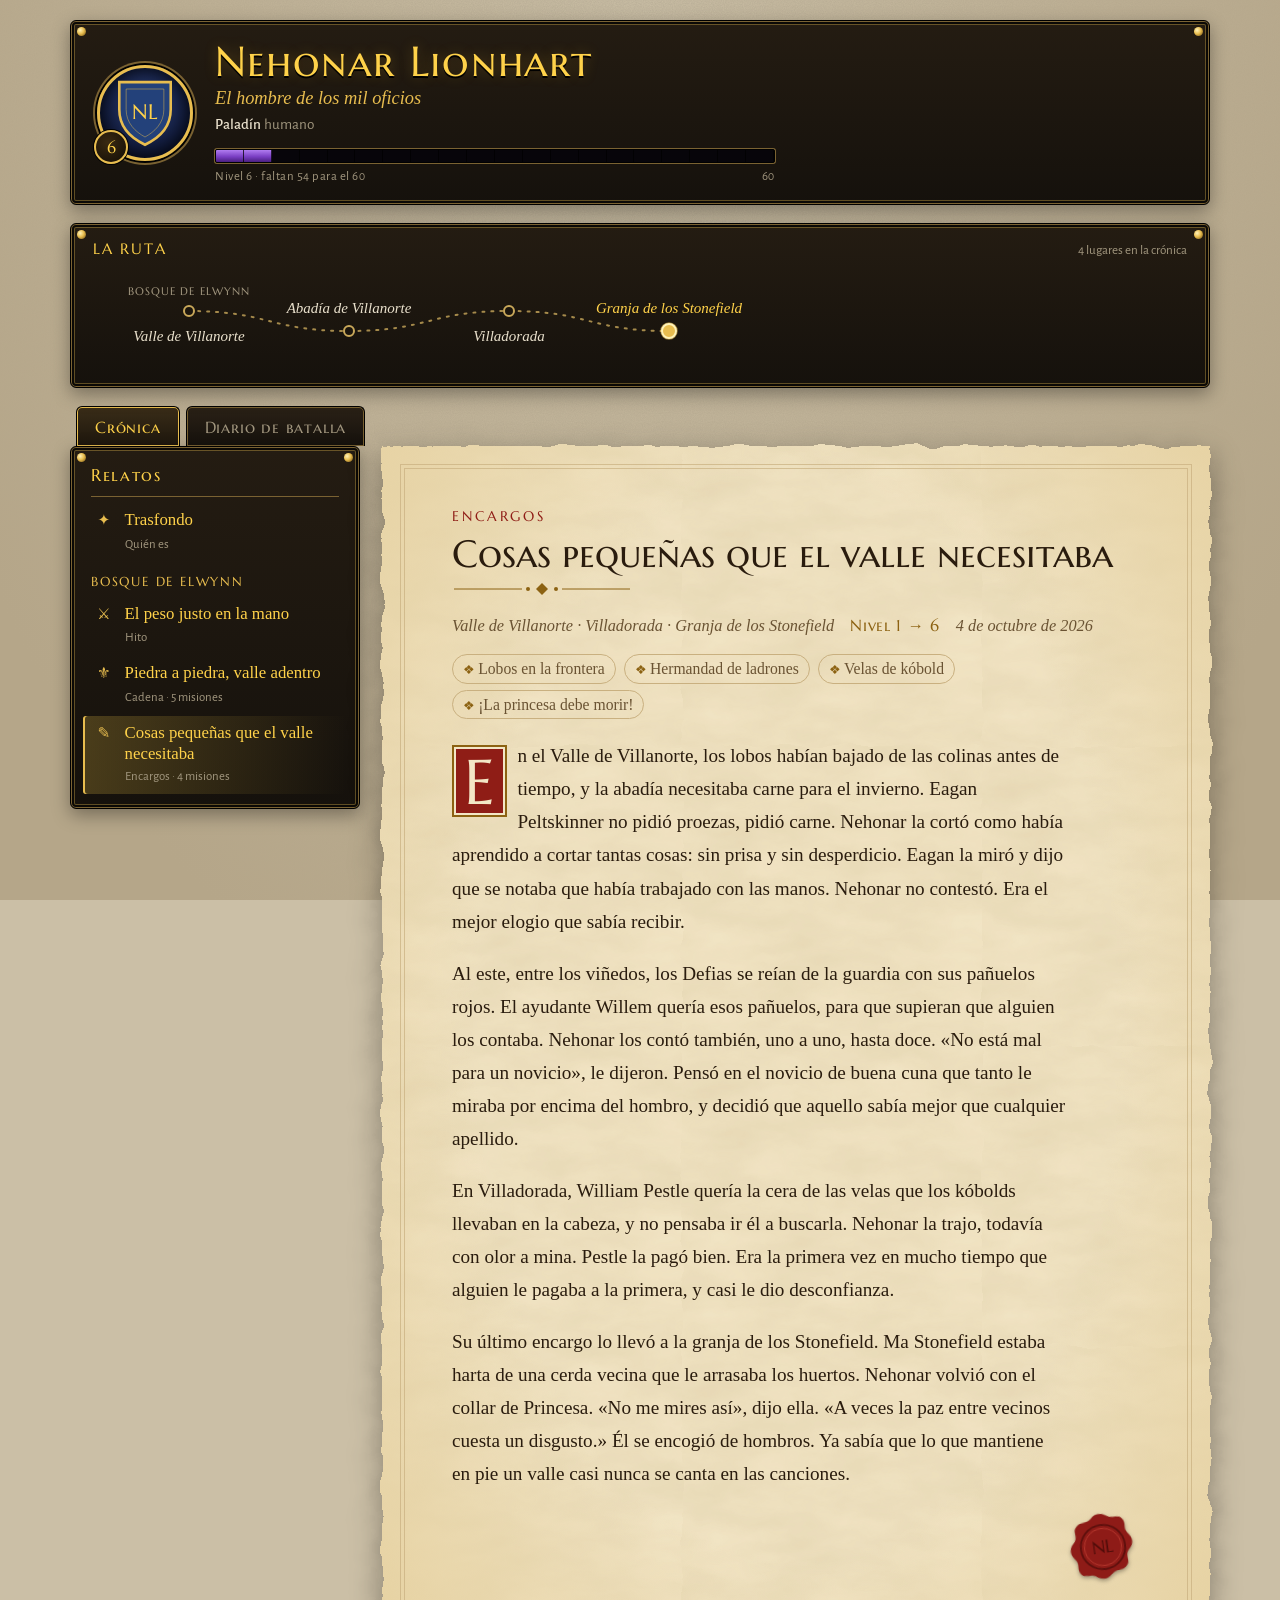
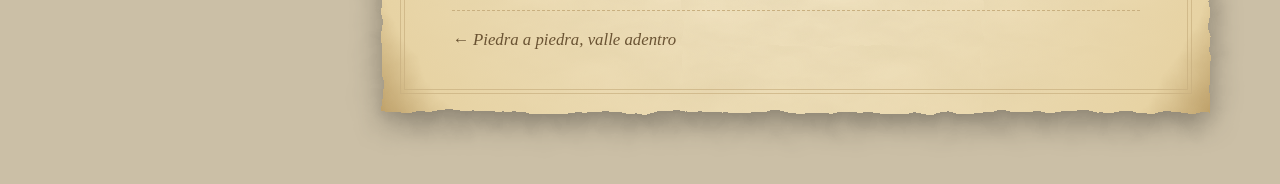
==== docs/index.html @ 412d28ae "Prototipo de Crónica: programa en Go, web y datos de demostración - Lector de SavedVariables, agrupa" ====
<!doctype html>
<html lang="es">
<head>
<meta charset="utf-8">
<meta name="viewport" content="width=device-width, initial-scale=1, viewport-fit=cover">
<title>Crónica de Forever</title>
<meta name="description" content="La historia de mis personajes de WoW: Forever, contada a partir de lo que hago en el juego.">
<link rel="preconnect" href="https://fonts.googleapis.com">
<link rel="preconnect" href="https://fonts.gstatic.com" crossorigin>
<link rel="stylesheet" href="https://fonts.googleapis.com/css2?family=Marcellus+SC&family=IM+Fell+English:ital@0;1&family=Alegreya+Sans:wght@400;500;700&display=swap">
<link rel="stylesheet" href="estilo.css">
</head>
<body>
<svg width="0" height="0" style="position:absolute" aria-hidden="true">
  <filter id="deckle" x="-2%" y="-2%" width="104%" height="104%">
    <feTurbulence type="fractalNoise" baseFrequency="0.035" numOctaves="3" seed="11" result="t"/>
    <feDisplacementMap in="SourceGraphic" in2="t" scale="9" xChannelSelector="R" yChannelSelector="G"/>
  </filter>
</svg>

<div class="wrap">
  <header class="frame hero">
    <div class="portrait">
      <svg viewBox="0 0 72 84" aria-hidden="true">
        <path d="M6 6 H66 V38 C66 60 51 72 36 79 C21 72 6 60 6 38 Z" fill="#23417a" stroke="#e8bd4f" stroke-width="3"/>
        <path d="M14 14 H58 V38 C58 54 47 64 36 70 C25 64 14 54 14 38 Z" fill="none" stroke="#e8bd4f" stroke-width="1" opacity=".55"/>
        <text id="h-initials" x="36" y="49" text-anchor="middle" font-family="Marcellus SC, Georgia, serif" font-size="25" fill="#ffd24a">·</text>
      </svg>
      <span class="lvl-badge" id="h-lvl">–</span>
    </div>
    <div>
      <h1 id="h-name">Crónica de Forever</h1>
      <div class="epithet" id="h-epithet"></div>
      <div class="unit-line" id="h-meta"></div>
      <div class="xp" aria-label="Camino hasta el nivel 60">
        <div class="xp-track"><div class="xp-fill" id="h-xp"></div><div class="xp-ticks"></div></div>
        <div class="xp-label"><span id="h-xp-l">Nivel —</span><span>60</span></div>
      </div>
    </div>
    <div class="hero-side" id="h-side" hidden>
      <label for="pick">PERSONAJE</label>
      <select class="pick" id="pick"></select>
    </div>
  </header>

  <section class="frame route" aria-label="Ruta recorrida">
    <div class="route-head"><span class="route-title">LA RUTA</span><span class="route-hint" id="route-hint"></span></div>
    <div class="route-scroll" id="route"></div>
  </section>

  <div id="banner" class="uierr" role="status" hidden></div>

  <div>
    <div class="tabs" role="tablist">
      <button class="tab" role="tab" id="tab-cronica" aria-selected="true" type="button">Crónica</button>
      <button class="tab" role="tab" id="tab-diario" aria-selected="false" type="button">Diario de batalla</button>
    </div>
    <div class="layout">
      <nav class="frame log" aria-label="Relatos">
        <h2>Relatos</h2>
        <div class="log-list" id="index"></div>
        <div class="log-pending" id="pending" hidden></div>
      </nav>
      <main class="page" id="reader" aria-live="polite"></main>
    </div>
  </div>
</div>

<script src="app.js"></script>
</body>
</html>
---- docs/estilo.css ----
/* Crónica de Forever — el diario de un personaje sobre una mesa de piedra.
   Marcos oscuros de interfaz arriba, mapa de ruta a tinta, registro de relatos
   por zonas a la izquierda y la página de pergamino a la derecha. */
:root {
  --desk: #cbbfa6;
  --desk-2: #b5a689;
  --parch: #f3e6c6;
  --parch-2: #e7d3a4;
  --parch-edge: #a9874c;
  --ink: #2a1c0e;
  --ink-soft: #6a5333;
  --rubric: #8f1d16;
  --gold: #8c6212;
  --line: #c9b080;
  --frame: #15110c;
  --frame-2: #241c12;
  --frame-line: #7a6232;
  --frame-gold: #e8bd4f;
  --frame-title: #ffd24a;
  --frame-text: #e9e0cc;
  --frame-muted: #a2977f;
  --xp: #7a3fc4;
  --xp-2: #b07cf0;
  --tip: #070b1f;
  --q-rare-ink: #0b55b4;  --q-epic-ink: #74239e;  --q-leg-ink: #a84a00;
  --q-rare: #0070dd;      --q-epic: #a335ee;      --q-leg: #ff8000;
  --err: #ff4b3a;
  --font-display: "Marcellus SC", "Trajan Pro", Georgia, serif;
  --font-body: "IM Fell English", "Iowan Old Style", Georgia, serif;
  --font-ui: "Alegreya Sans", "Segoe UI", system-ui, sans-serif;
  color-scheme: light;
}
@media (prefers-color-scheme: dark) {
  :root:not([data-theme="light"]) {
    --desk: #100d0a; --desk-2: #1c1711;
    --parch: #2b2318; --parch-2: #362b1d; --parch-edge: #6b5230;
    --ink: #ecdcb8; --ink-soft: #b9a27a; --rubric: #e0705f; --gold: #e0b14a; --line: #55432a;
    --q-rare-ink: #5aa6ff; --q-epic-ink: #c08af5; --q-leg-ink: #ff9e45;
    color-scheme: dark;
  }
}
:root[data-theme="dark"] {
  --desk: #100d0a; --desk-2: #1c1711;
  --parch: #2b2318; --parch-2: #362b1d; --parch-edge: #6b5230;
  --ink: #ecdcb8; --ink-soft: #b9a27a; --rubric: #e0705f; --gold: #e0b14a; --line: #55432a;
  --q-rare-ink: #5aa6ff; --q-epic-ink: #c08af5; --q-leg-ink: #ff9e45;
  color-scheme: dark;
}

* { box-sizing: border-box; }
[hidden] { display: none !important; }
html { -webkit-text-size-adjust: 100%; }
body {
  margin: 0; color: var(--ink); font-family: var(--font-ui); font-size: 16px; line-height: 1.5;
  background-color: var(--desk);
  background-image:
    radial-gradient(ellipse at 50% 0%, transparent 0%, var(--desk-2) 85%),
    url("data:image/svg+xml;utf8,<svg xmlns='http://www.w3.org/2000/svg' width='240' height='240'><filter id='n'><feTurbulence type='fractalNoise' baseFrequency='0.9' numOctaves='2' stitchTiles='stitch'/><feColorMatrix values='0 0 0 0 0  0 0 0 0 0  0 0 0 0 0  0 0 0 0.09 0'/></filter><rect width='100%' height='100%' filter='url(%23n)'/></svg>");
  background-attachment: fixed;
  min-height: 100vh;
}
.wrap { max-width: 1180px; margin: 0 auto; padding: 20px 20px 72px; display: flex; flex-direction: column; gap: 18px; }

/* ---------- Marcos de interfaz ---------- */
.frame {
  position: relative; background: linear-gradient(180deg, var(--frame-2), var(--frame)); color: var(--frame-text);
  border: 1px solid #000; border-radius: 6px;
  box-shadow: inset 0 0 0 1px var(--frame-line), inset 0 0 0 3px #0b0906, inset 0 0 0 4px rgba(232, 189, 79, .35), 0 6px 18px rgba(0, 0, 0, .35);
}
.frame::before, .frame::after {
  content: ""; position: absolute; width: 9px; height: 9px; border-radius: 50%; top: 6px; left: 6px;
  background: radial-gradient(circle at 35% 35%, #fff2b8, var(--frame-gold) 45%, #6a4a0e 100%);
}
.frame::after { left: auto; right: 6px; }

/* ---------- Cabecera ---------- */
.hero { display: grid; grid-template-columns: auto minmax(0, 1fr) auto; gap: 22px; align-items: center; padding: 18px 26px; }
.portrait {
  width: 96px; height: 96px; border-radius: 50%; position: relative; display: grid; place-items: center;
  background: radial-gradient(circle at 50% 40%, #2c3f78, #0c1430 75%);
  border: 3px solid var(--frame-gold); box-shadow: 0 0 0 2px #000, 0 0 0 4px var(--frame-line), inset 0 0 18px rgba(0,0,0,.8);
}
.portrait svg { width: 62px; height: 72px; }
.lvl-badge {
  position: absolute; bottom: -6px; left: -6px; min-width: 34px; height: 34px; padding: 0 6px; border-radius: 50%;
  display: grid; place-items: center; background: radial-gradient(circle at 40% 35%, #3a2a12, #120c05);
  border: 2px solid var(--frame-gold); box-shadow: 0 0 0 1px #000;
  color: var(--frame-title); font-family: var(--font-display); font-size: 1rem; font-variant-numeric: tabular-nums;
}
.hero h1 { margin: 0; font-family: var(--font-display); font-weight: 400; font-size: clamp(1.7rem, 4vw, 2.6rem); color: var(--frame-title); letter-spacing: .03em; line-height: 1.1; text-shadow: 0 2px 0 #000, 0 0 14px rgba(255, 190, 40, .25); text-wrap: balance; }
.epithet { font-family: var(--font-body); font-style: italic; color: var(--frame-gold); font-size: 1.15rem; }
.unit-line { color: var(--frame-muted); font-size: .95rem; margin-top: 2px; }
.unit-line b { color: var(--frame-text); font-weight: 500; }
.xp { margin-top: 12px; max-width: 560px; }
.xp-track { position: relative; height: 14px; border-radius: 2px; overflow: hidden; background: #07050a; border: 1px solid #000; box-shadow: 0 0 0 1px var(--frame-line); }
.xp-fill { position: absolute; inset: 0 auto 0 0; width: 0%; background: linear-gradient(180deg, var(--xp-2), var(--xp) 55%, #4a1f80); transition: width .8s ease; }
.xp-ticks { position: absolute; inset: 0; background: repeating-linear-gradient(90deg, transparent 0 calc(5% - 1px), rgba(0,0,0,.75) calc(5% - 1px) 5%); }
.xp-label { display: flex; justify-content: space-between; margin-top: 4px; font-size: .8rem; color: var(--frame-muted); font-variant-numeric: tabular-nums; letter-spacing: .04em; }
.hero-side { display: flex; flex-direction: column; gap: 10px; align-items: stretch; min-width: 190px; }
.hero-side label { font-size: .78rem; color: var(--frame-muted); letter-spacing: .08em; }
select.pick {
  font: inherit; font-family: var(--font-display); color: var(--frame-title); background: #0d0a06;
  border: 1px solid var(--frame-line); border-radius: 4px; padding: 8px 10px; min-height: 40px; width: 100%;
}

/* ---------- Pestañas ---------- */
.tabs { display: flex; gap: 6px; padding: 0 6px; }
.tab {
  font-family: var(--font-display); font-size: 1rem; letter-spacing: .05em; cursor: pointer;
  padding: 9px 18px 8px; min-height: 40px; border-radius: 6px 6px 0 0; border: 1px solid #000; border-bottom: none;
  background: linear-gradient(180deg, #2a2116, #15110c); color: var(--frame-muted);
  box-shadow: inset 0 0 0 1px var(--frame-line);
}
.tab[aria-selected="true"] { color: var(--frame-title); background: linear-gradient(180deg, #3a2d18, #1d160d); box-shadow: inset 0 0 0 1px var(--frame-gold); }
.tab:hover { color: var(--frame-text); }
button:focus-visible, select:focus-visible, a:focus-visible, .loot li:focus-visible { outline: 2px solid var(--frame-title); outline-offset: 2px; }

/* ---------- Mapa de ruta ---------- */
.route { padding: 14px 22px 10px; }
.route-head { display: flex; justify-content: space-between; align-items: baseline; gap: 12px; }
.route-title { font-family: var(--font-display); color: var(--frame-title); font-size: .95rem; letter-spacing: .12em; }
.route-hint { color: var(--frame-muted); font-size: .82rem; }
.route-scroll { overflow-x: auto; margin-top: 4px; scrollbar-color: var(--frame-line) transparent; }
.route svg { display: block; height: 112px; }
.route .path { fill: none; stroke: #c9a85a; stroke-width: 2; stroke-dasharray: 2 7; stroke-linecap: round; opacity: .8; }
.route .node { fill: #1b150d; stroke: #c9a85a; stroke-width: 2; }
.route .node.now { fill: var(--frame-gold); stroke: #fff2b8; }
.route .ring { fill: none; stroke: var(--frame-gold); stroke-width: 1.5; opacity: .6; transform-box: fill-box; transform-origin: center; animation: pulse 2.4s ease-out infinite; }
.route text { font-family: var(--font-body); font-style: italic; font-size: 15px; fill: var(--frame-text); }
.route text.now { fill: var(--frame-title); }
.route text.ch { font-family: var(--font-display); font-style: normal; font-size: 11px; fill: var(--frame-muted); letter-spacing: .1em; }
@keyframes pulse { from { transform: scale(1); opacity: .7; } to { transform: scale(2.4); opacity: 0; } }

.uierr { text-align: center; font-family: var(--font-display); font-size: 1.05rem; color: var(--err); text-shadow: 0 1px 0 #000; padding: 8px 12px; background: rgba(0,0,0,.6); border-radius: 4px; }

/* ---------- Cuerpo ---------- */
.layout { display: grid; grid-template-columns: 290px minmax(0, 1fr); gap: 22px; align-items: start; }
.log { padding: 16px 12px 14px; position: sticky; top: 14px; max-height: calc(100vh - 28px); overflow-y: auto; scrollbar-color: var(--frame-line) transparent; }
.log h2 { margin: 0 8px 6px; font-family: var(--font-display); font-weight: 400; color: var(--frame-title); font-size: 1.05rem; letter-spacing: .1em; border-bottom: 1px solid var(--frame-line); padding-bottom: 8px; }
.arc { margin: 10px 8px 2px; font-family: var(--font-display); color: var(--frame-gold); font-size: .8rem; letter-spacing: .14em; text-transform: uppercase; }
.log-list { display: flex; flex-direction: column; gap: 2px; }
.log-item {
  display: grid; grid-template-columns: 1.6em minmax(0, 1fr); gap: 2px 8px; align-items: baseline; text-align: left; width: 100%;
  background: none; border: 0; border-radius: 3px; padding: 7px 8px; color: var(--frame-text); cursor: pointer; font: inherit;
}
.log-item:hover { background: rgba(255, 210, 74, .07); }
.log-item[aria-current="true"] { background: linear-gradient(90deg, rgba(255, 210, 74, .22), rgba(255, 210, 74, 0)); box-shadow: inset 2px 0 0 var(--frame-gold); }
.log-mark { font-size: .95rem; text-align: center; color: var(--frame-gold); }
.log-title { font-family: var(--font-body); font-size: 1.05rem; line-height: 1.25; color: var(--frame-title); }
.log-sub { grid-column: 2; font-size: .8rem; color: var(--frame-muted); }
.log-pending { margin: 12px 8px 0; padding-top: 10px; border-top: 1px dashed var(--frame-line); font-size: .85rem; color: var(--frame-muted); font-family: var(--font-body); font-style: italic; }

/* Página de pergamino */
.page { position: relative; padding: clamp(26px, 5vw, 60px) clamp(22px, 5.5vw, 70px); isolation: isolate; min-height: 420px; }
.page::before {
  content: ""; position: absolute; inset: 0; z-index: -1; background-color: var(--parch);
  background-image:
    radial-gradient(ellipse at 50% 45%, transparent 55%, var(--parch-2) 92%, var(--parch-edge) 104%),
    url("data:image/svg+xml;utf8,<svg xmlns='http://www.w3.org/2000/svg' width='300' height='300'><filter id='p'><feTurbulence type='fractalNoise' baseFrequency='0.012 0.03' numOctaves='4' seed='3'/><feColorMatrix values='0 0 0 0 0.35  0 0 0 0 0.24  0 0 0 0 0.08  0 0 0 0.16 0'/></filter><rect width='100%' height='100%' filter='url(%23p)'/></svg>");
  filter: url(#deckle); box-shadow: 0 10px 28px rgba(0, 0, 0, .35);
}
.page::after { content: ""; position: absolute; z-index: -1; inset: clamp(12px, 2.2vw, 22px); border: 1px solid var(--line); outline: 1px solid var(--line); outline-offset: 3px; opacity: .7; pointer-events: none; }
.rubric { font-family: var(--font-display); color: var(--rubric); letter-spacing: .2em; font-size: .9rem; }
.page h2 { font-family: var(--font-display); font-weight: 400; font-size: clamp(1.7rem, 3.8vw, 2.4rem); line-height: 1.15; margin: 4px 0 6px; text-wrap: balance; }
.flourish { display: block; width: 180px; height: 14px; margin: 6px 0 18px; color: var(--gold); }
.facts { display: flex; flex-wrap: wrap; gap: 6px 16px; margin: 0 0 16px; font-family: var(--font-body); font-style: italic; color: var(--ink-soft); font-size: 1.02rem; }
.facts .lvlup { color: var(--gold); font-style: normal; font-family: var(--font-display); letter-spacing: .04em; }
.quests { margin: 0 0 20px; padding: 0; list-style: none; display: flex; flex-wrap: wrap; gap: 6px 8px; }
.quests li { font-family: var(--font-body); font-size: .98rem; color: var(--ink-soft); padding: 2px 10px; border: 1px solid var(--line); border-radius: 999px; }
.quests li::before { content: "❖ "; color: var(--gold); font-size: .8em; }

.loot { display: flex; flex-wrap: wrap; gap: 10px; margin: 0 0 24px; padding: 0; list-style: none; }
.loot li { position: relative; display: flex; align-items: center; gap: 10px; padding: 4px 12px 4px 4px; border-radius: 4px; background: rgba(0,0,0,.06); }
.slot { width: 38px; height: 38px; border-radius: 4px; display: grid; place-items: center; background: radial-gradient(circle at 40% 35%, #3a3228, #0d0b08); border: 2px solid currentColor; box-shadow: 0 0 6px currentColor, inset 0 0 8px rgba(0,0,0,.8); }
.slot svg { width: 24px; height: 24px; fill: #d9cdb4; }
.loot .nm { font-family: var(--font-body); font-size: 1.05rem; }
.q-rare { color: var(--q-rare-ink); } .q-epic { color: var(--q-epic-ink); } .q-legendary { color: var(--q-leg-ink); }
.q-rare .slot { color: var(--q-rare); } .q-epic .slot { color: var(--q-epic); } .q-legendary .slot { color: var(--q-leg); }
.tip {
  position: absolute; left: 0; bottom: calc(100% + 8px); z-index: 5; width: max-content; max-width: 260px;
  background: linear-gradient(180deg, #0d1430, var(--tip)); border: 1px solid #8f8f9c; border-radius: 5px;
  box-shadow: inset 0 0 0 1px #000, 0 6px 14px rgba(0,0,0,.5); padding: 8px 11px; font-size: .88rem; line-height: 1.35; color: #fff;
  opacity: 0; visibility: hidden; transform: translateY(4px); transition: opacity .12s, transform .12s;
}
.tip .t-name { font-weight: 700; font-size: .98rem; }
.tip .t-q { color: #ccc; }
.tip .t-src { color: #ffd100; }
.q-rare .t-name { color: var(--q-rare); } .q-epic .t-name { color: var(--q-epic); } .q-legendary .t-name { color: var(--q-leg); }
.loot li:hover .tip, .loot li:focus .tip { opacity: 1; visibility: visible; transform: none; }

.prose { font-family: var(--font-body); font-size: 1.2rem; line-height: 1.72; max-width: 64ch; }
.prose p { margin: 0 0 1em; }
.prose p.drop::first-letter {
  float: left; font-family: var(--font-display); font-size: 3.3em; line-height: .9; padding: .12em .16em .06em; margin: .08em .16em 0 0;
  color: var(--parch); background: var(--rubric); border: 2px solid var(--gold); box-shadow: inset 0 0 0 2px var(--parch);
}
.seal { display: flex; justify-content: flex-end; margin-top: 8px; }
.seal svg { width: 74px; height: 74px; transform: rotate(-8deg); filter: drop-shadow(0 2px 2px rgba(0,0,0,.35)); }
.page-note { font-family: var(--font-body); font-style: italic; color: var(--ink-soft); font-size: 1.1rem; border-left: 3px solid var(--gold); padding: 4px 0 4px 14px; margin: 8px 0 18px; }
.threads { margin: 6px 0 0; padding-left: 1.2em; font-family: var(--font-body); font-size: 1.05rem; }
.threads li::marker { color: var(--gold); content: "✦  "; }
.pager { display: flex; justify-content: space-between; gap: 12px; margin-top: 26px; padding-top: 16px; border-top: 1px dashed var(--line); }
.pager a { font-family: var(--font-body); font-style: italic; color: var(--ink-soft); text-decoration: none; font-size: 1.05rem; max-width: 48%; }
.pager a:hover { color: var(--rubric); }
.pager .next { margin-left: auto; text-align: right; }

/* ---------- Diario de batalla ---------- */
.ledger h3 { font-family: var(--font-display); font-weight: 400; color: var(--rubric); letter-spacing: .08em; font-size: 1.1rem; margin: 26px 0 10px; }
.tiles { display: grid; grid-template-columns: repeat(auto-fit, minmax(150px, 1fr)); gap: 12px; }
.tile { border: 1px solid var(--line); border-radius: 4px; padding: 12px 14px; background: rgba(0,0,0,.04); }
.tile .v { font-family: var(--font-display); font-size: 1.9rem; line-height: 1.1; font-variant-numeric: tabular-nums; }
.tile .k { font-size: .85rem; color: var(--ink-soft); letter-spacing: .04em; }
.levels { width: 100%; border-collapse: collapse; font-variant-numeric: tabular-nums; }
.levels th, .levels td { text-align: left; padding: 6px 8px; border-bottom: 1px solid var(--line); font-size: .95rem; }
.levels th { font-family: var(--font-display); font-weight: 400; color: var(--ink-soft); font-size: .82rem; letter-spacing: .08em; }
.levels td.num { text-align: right; }
.zones { display: flex; flex-wrap: wrap; gap: 6px; margin: 0; padding: 0; list-style: none; }
.zones li { font-family: var(--font-body); padding: 2px 10px; border: 1px solid var(--line); border-radius: 999px; }

@media (max-width: 820px) {
  .hero { grid-template-columns: auto minmax(0, 1fr); padding: 16px 18px; gap: 16px; }
  .portrait { width: 76px; height: 76px; } .portrait svg { width: 48px; height: 56px; }
  .hero-side { grid-column: 1 / -1; min-width: 0; }
  .layout { grid-template-columns: minmax(0, 1fr); gap: 14px; }
  .log { position: relative; top: auto; max-height: none; padding: 10px; }
  .log h2 { display: none; }
  .prose { font-size: 1.12rem; }
}
@media (max-width: 420px) { .wrap { padding-inline: 16px; } .tab { padding-inline: 12px; } }
@media (prefers-reduced-motion: reduce) { .route .ring { animation: none; } .xp-fill, .tip { transition: none; } }
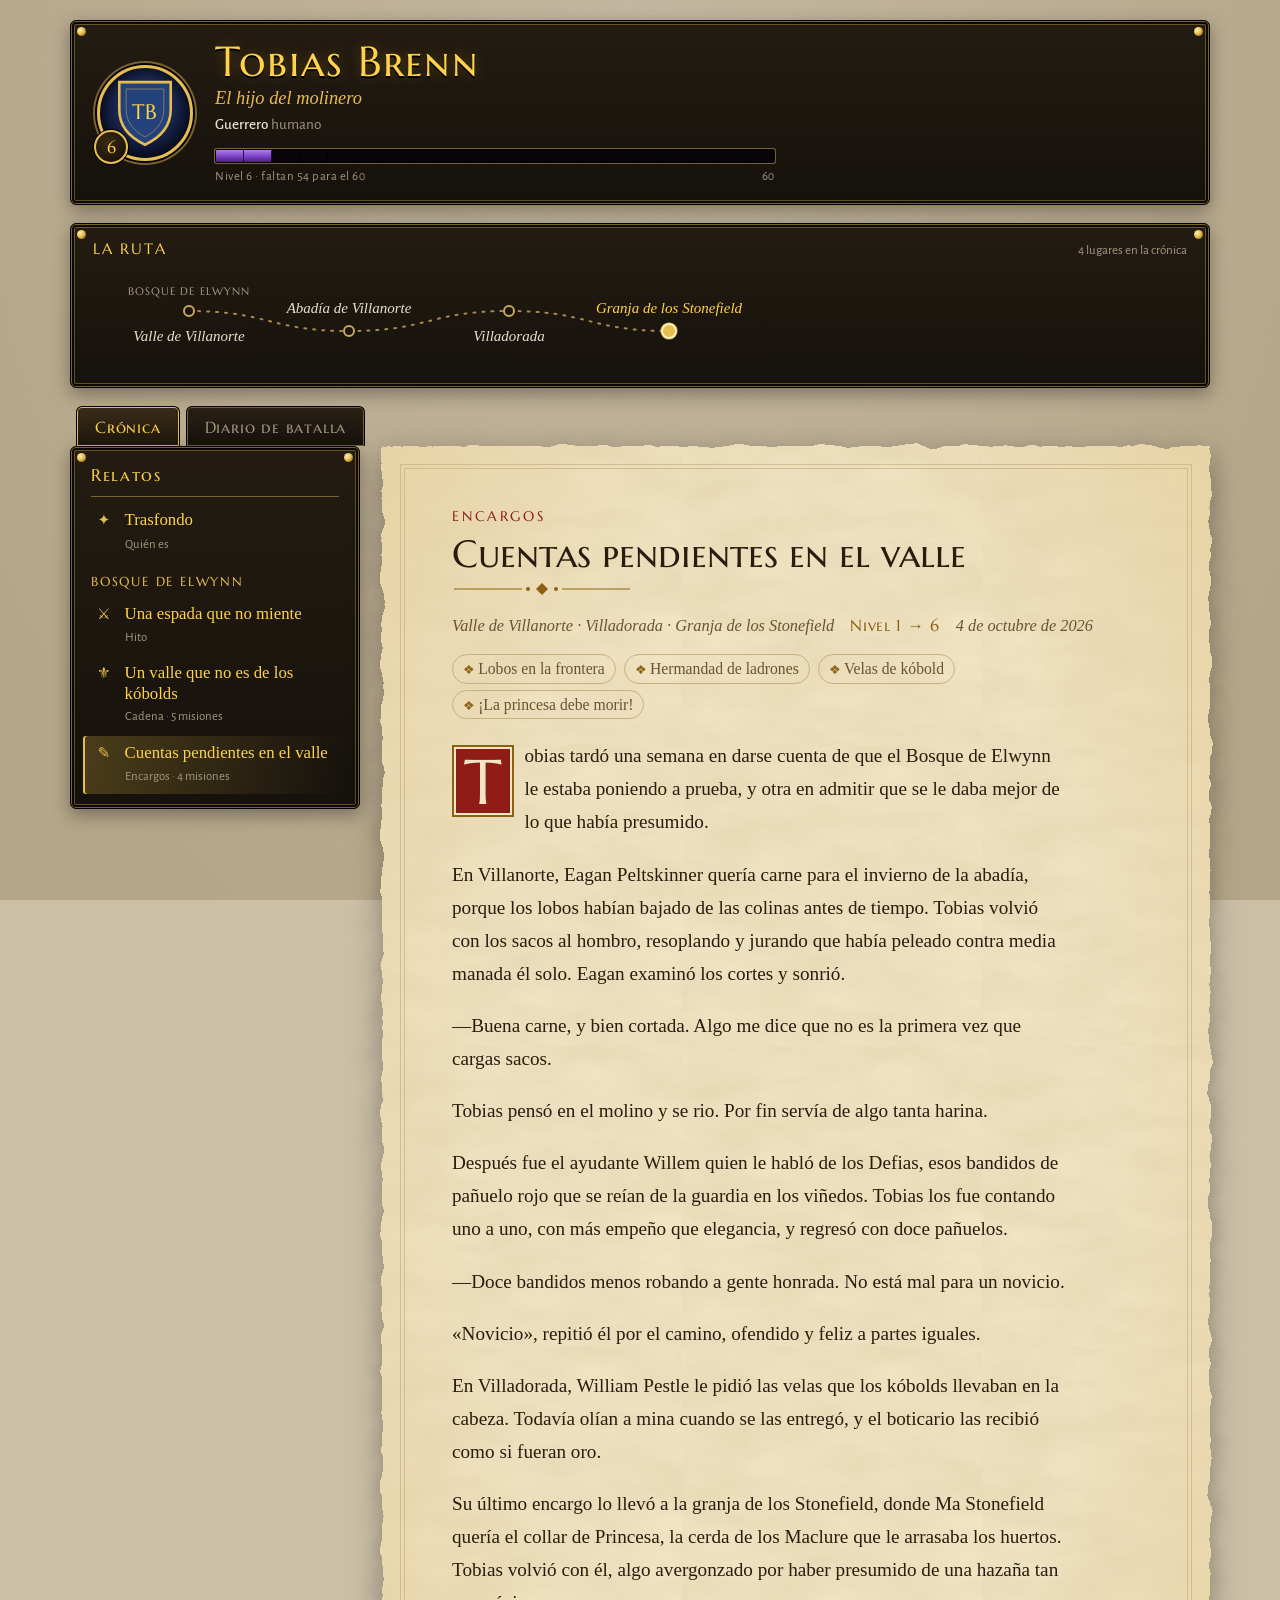
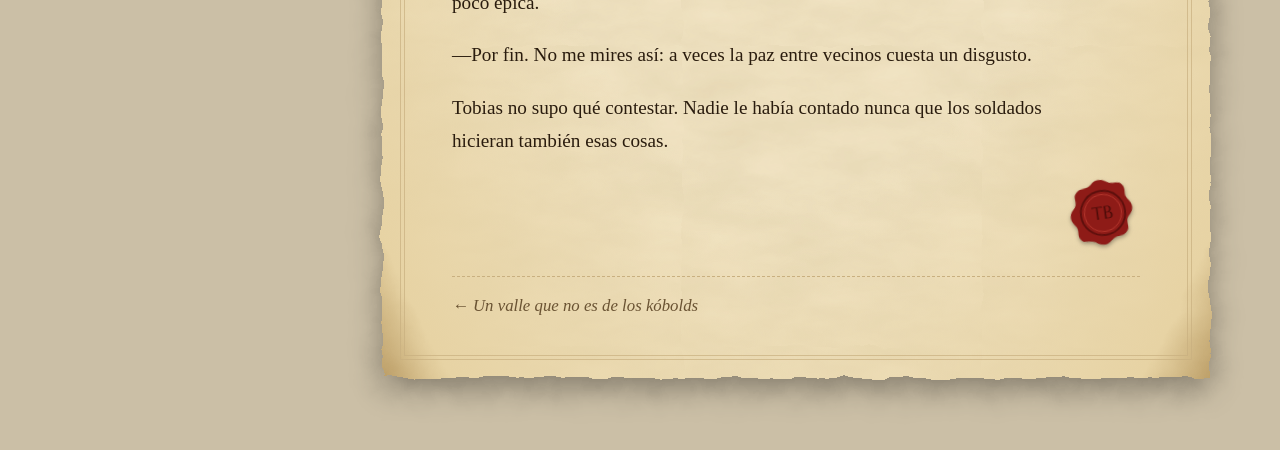
==== commit 9d6610a6: "Navegación en una sola pestaña, cuestionario de una vez y estado de GitHub - Barra de navegación en " ====
--- a/docs/index.html
+++ b/docs/index.html
@@ -67,5 +67,6 @@
 </div>
 
 <script src="app.js"></script>
+<script src="/app/nav.js"></script>
 </body>
 </html>
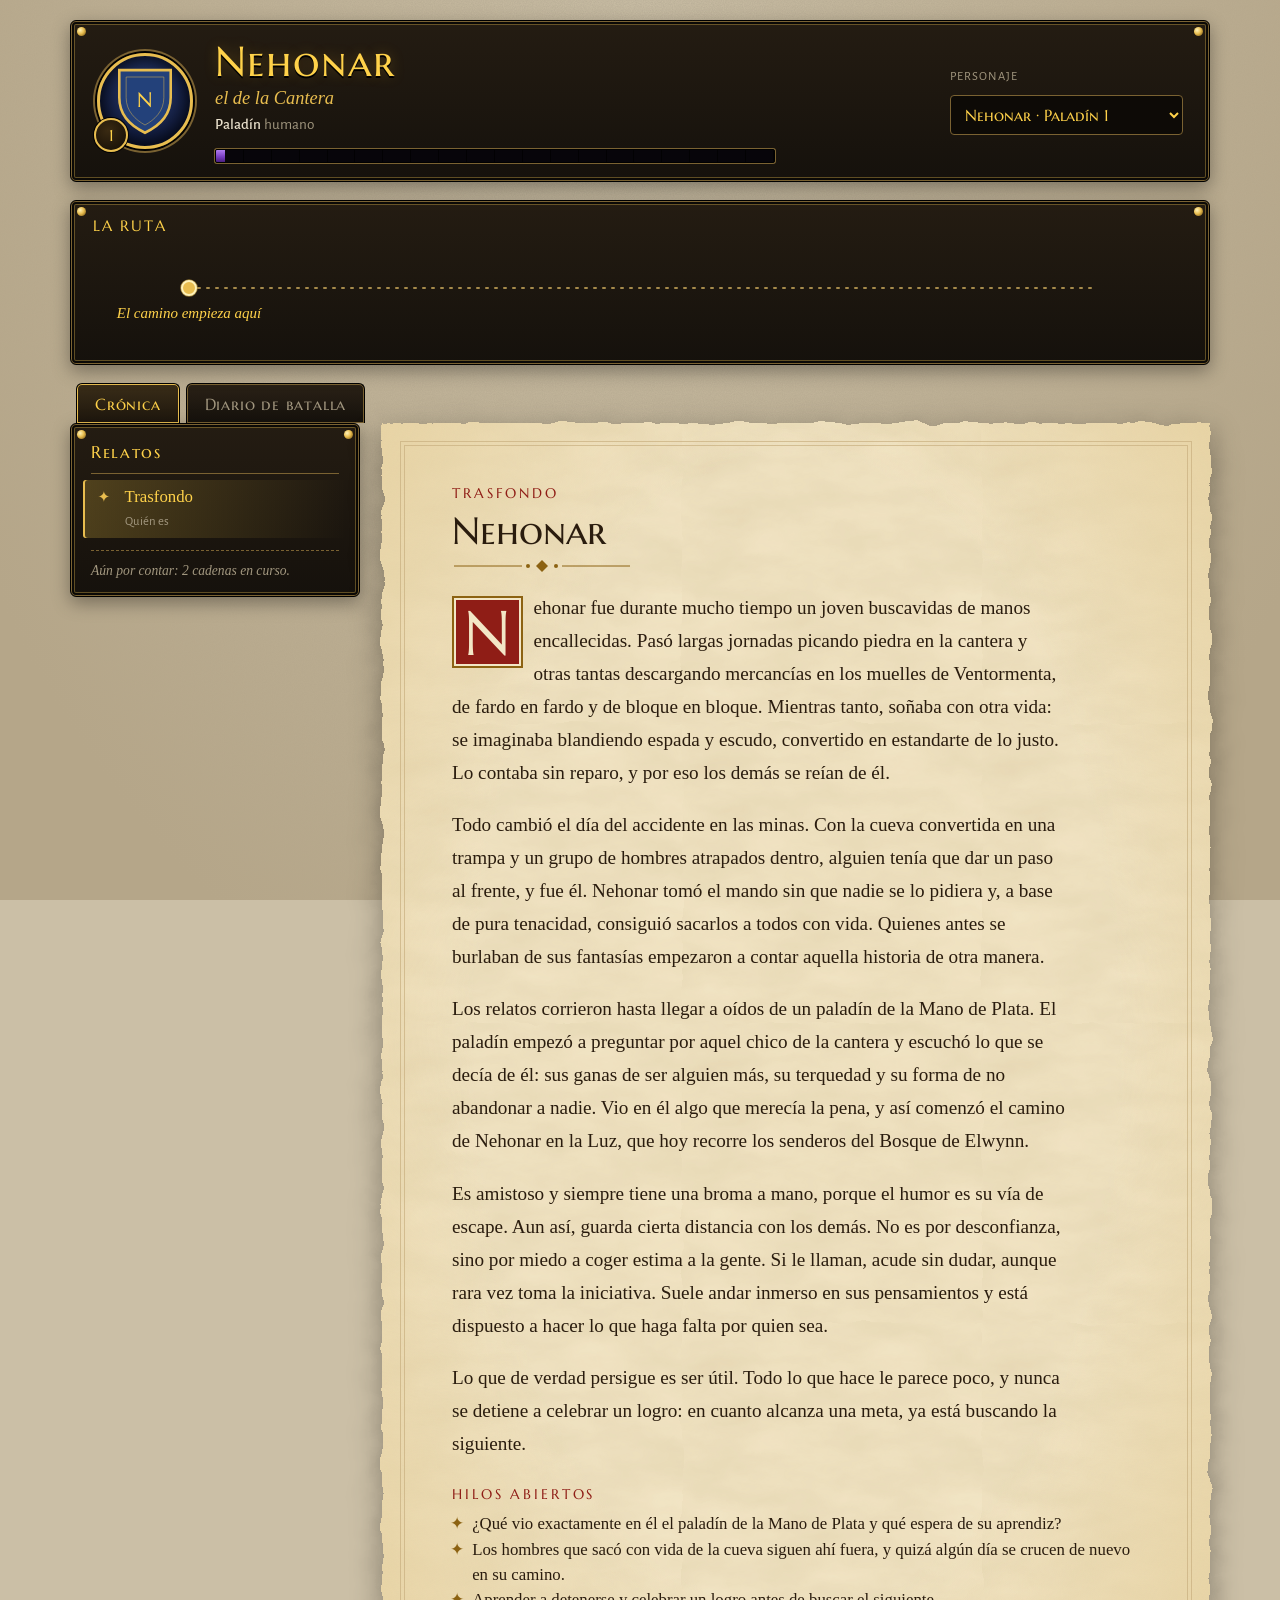
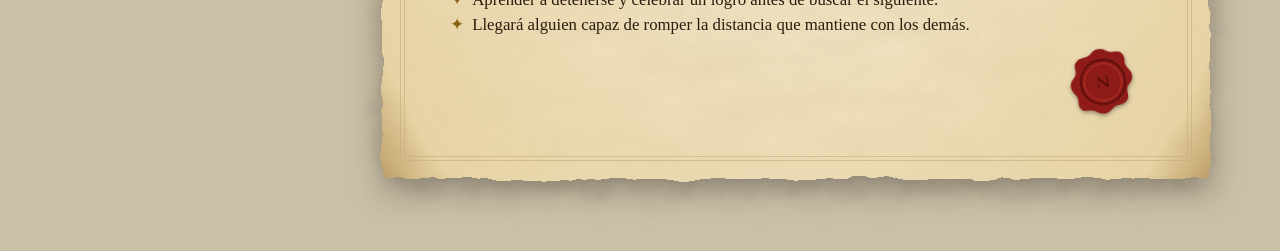
==== commit 881e9785: "Web: quitar la frase del nivel y refrescarse sola con datos nuevos Co-Authored-By: Claude Opus 5.5 <" ====
--- a/docs/index.html
+++ b/docs/index.html
@@ -34,7 +34,6 @@
       <div class="unit-line" id="h-meta"></div>
       <div class="xp" aria-label="Camino hasta el nivel 60">
         <div class="xp-track"><div class="xp-fill" id="h-xp"></div><div class="xp-ticks"></div></div>
-        <div class="xp-label"><span id="h-xp-l">Nivel —</span><span>60</span></div>
       </div>
     </div>
     <div class="hero-side" id="h-side" hidden>
